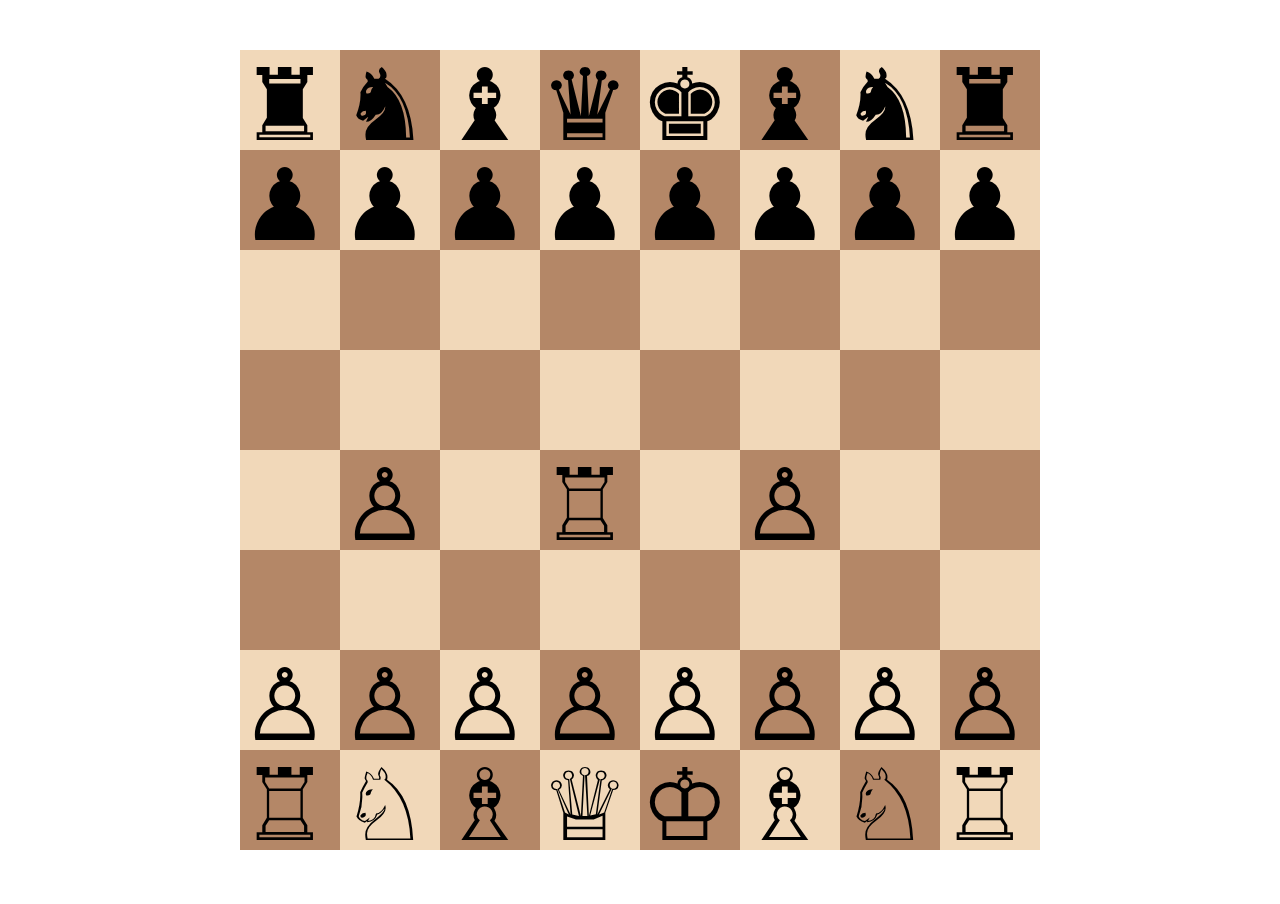
==== chess/index.html @ 91428ed5 "Added chess. Just getting started." ====
<!DOCTYPE html>
<html>
    <head>
        <meta charset="utf-8">
        <meta name ="viewport" content="width=device-width, initial-scale=1.0">
        <title>Chess</title>
<style>
body {
    margin: 0;
    overflow: hidden;
}
</style>
    </head>

    <body>
        <canvas id="myCanvas"></canvas>

        <script>
"use strict";

const canvas = document.getElementById('myCanvas');
const ctx = canvas.getContext('2d');

const fixed_dt = 8; // 125 Hz
const MAX_FRAMETIME = 250;

let sq;
const nr = 8;
const nc = 8;

const white_color       = "#f1d8b9";
const black_color       = "#b48767";
const b_selected_color  = "#bf7945";
const w_selected_color  = "#e9b17e";
const b_move_color      = "#646f40";
const w_move_color      = "#829769";
const previous_color    = "#aaa23a";
const attacked_color    = "#aeb07e";

const EMPTY     =  0;
const W_KING    =  1;
const W_QUEEN   =  2;
const W_ROOK    =  3;
const W_BISHOP  =  4;
const W_KNIGHT  =  5;
const W_PAWN    =  6;
const B_KING    =  7;
const B_QUEEN   =  8;
const B_ROOK    =  9;
const B_BISHOP  = 10;
const B_KNIGHT  = 11;
const B_PAWN    = 12;

const piece_strs = [];

(function() {
    piece_strs[W_KING  ]  = "\u2654";
    piece_strs[W_QUEEN ]  = "\u2655";
    piece_strs[W_ROOK  ]  = "\u2656";
    piece_strs[W_BISHOP]  = "\u2657";
    piece_strs[W_KNIGHT]  = "\u2658";
    piece_strs[W_PAWN  ]  = "\u2659";
    piece_strs[B_KING  ]  = "\u265a";
    piece_strs[B_QUEEN ]  = "\u265b";
    piece_strs[B_ROOK  ]  = "\u265c";
    piece_strs[B_BISHOP]  = "\u265d";
    piece_strs[B_KNIGHT]  = "\u265e";
    piece_strs[B_PAWN  ]  = "\u265f";
})();

let width;
let height;
let pressed;
let accumulator;
let frameCount;
let prevTime;

let cs = {};
let ss = {};

function saveState() {
    ss = JSON.parse(JSON.stringify(cs));
}

function restoreState() {
    cs = JSON.parse(JSON.stringify(ss));
}

function reset() {
    resize();
    pressed = {};
    accumulator = 0;
    frameCount = 0;
    prevTime = 0;

    cs =  {
        board: [
            [   B_ROOK,     B_KNIGHT,   B_BISHOP,   B_QUEEN,    B_KING,     B_BISHOP,   B_KNIGHT,   B_ROOK],
            [   B_PAWN,     B_PAWN,     B_PAWN,     B_PAWN,     B_PAWN,     B_PAWN,     B_PAWN,     B_PAWN],
            [   EMPTY,      EMPTY,      EMPTY,      EMPTY,      EMPTY,      EMPTY,      EMPTY,      EMPTY ],
            [   EMPTY,      EMPTY,      EMPTY,      EMPTY,      EMPTY,      EMPTY,      EMPTY,      EMPTY ],
            [   EMPTY,      W_PAWN,     EMPTY,      W_ROOK,     EMPTY,      W_PAWN,     EMPTY,      EMPTY ],
            [   EMPTY,      EMPTY,      EMPTY,      EMPTY,      EMPTY,      EMPTY,      EMPTY,      EMPTY ],
            [   W_PAWN,     W_PAWN,     W_PAWN,     W_PAWN,     W_PAWN,     W_PAWN,     W_PAWN,     W_PAWN],
            [   W_ROOK,     W_KNIGHT,   W_BISHOP,   W_QUEEN,    W_KING,     W_BISHOP,   W_KNIGHT,   W_ROOK],
        ],
        whites_turn: true,
        white_on_bottom: true,
        selected_piece: null,
    };
    saveState();
}

reset();

function px(x, f=0.0) { return Math.round(x) + f; }

function worldToScreen(coord) {
    return {
        x: width/2 + coord.x*sq - nc*sq/2,
        y: height/2 + coord.y*sq - nr*sq/2,
        w: coord.w * sq,
        h: coord.h * sq,
    };
}

function worldToScreenCircle(circle) {
    return {
        x: width/2 + circle.x*sq - nc*sq/2 + sq/2,
        y: height/2 + circle.y*sq - nr*sq/2 + sq/2,
        r: circle.r * sq,
    };
}

function drawRect(rect)
{
    const sr = worldToScreen(rect);
    ctx.fillRect(px(sr.x), px(sr.y), sr.w, sr.h);
}

function drawCircle(circle)
{
    const sc = worldToScreenCircle(circle);
    ctx.beginPath();
    ctx.arc(sc.x, sc.y, sc.r, 0, 2 * Math.PI);
    ctx.fill();
}

// TODO: this is wrong
//function rowColToRankFile(row_col) {
//    if (cs.white_on_bottom) {
//        return {rank: row_col.row, file: row_col.col};
//    } else {
//        return {rank: nr - row_col.row + 1, file: nc - row_col.col - 1};
//    }
//}

// TODO: use rank and file?
function getPiece(r, c) {
    if (r < 0 || r >= nr || c < 0 || c >= nc)
        return null;
    return cs.white_on_bottom ? cs.board[r][c] : cs.board[nr-r-1][nc-c-1];
}

function is_white(piece) {
    return (piece < B_KING);
}

// TODO: create list of valid moves as a function
//       of selected piece and current game state
function get_valid_moves()
{
    const rv = [];

    if (cs.selected_piece.piece == W_PAWN) {
        rv.push({r: cs.selected_piece.r - 2, c: cs.selected_piece.c});
        rv.push({r: cs.selected_piece.r - 1, c: cs.selected_piece.c});
    } else if (cs.selected_piece.piece == B_PAWN) {
        rv.push({r: cs.selected_piece.r + 2, c: cs.selected_piece.c});
        rv.push({r: cs.selected_piece.r + 1, c: cs.selected_piece.c});
    } else if (cs.selected_piece.piece == W_ROOK) {
        for (let r = cs.selected_piece.r-1; r >= 0; r--) {
            if (cs.board[r][cs.selected_piece.c] != EMPTY)
                break;
            rv.push({r: r, c: cs.selected_piece.c});
        }
        for (let r = cs.selected_piece.r+1; r < nr; r++) {
            if (cs.board[r][cs.selected_piece.c] != EMPTY)
                break;
            rv.push({r: r, c: cs.selected_piece.c});
        }
        for (let c = cs.selected_piece.c-1; c >= 0; c--) {
            if (cs.board[cs.selected_piece.r][c] != EMPTY)
                break;
            rv.push({r: cs.selected_piece.r, c: c});
        }
        for (let c = cs.selected_piece.c+1; c < nc; c++) {
            if (cs.board[cs.selected_piece.r][c] != EMPTY)
                break;
            rv.push({r: cs.selected_piece.r, c: c});
        }
    }
    return rv;
}

function draw() {
    ctx.clearRect(0, 0, width, height);

    for (let r = 0; r < nr; r++) {
        for (let c = 0; c < nc; c++) {
            const on_white = (r+c) % 2 == 0;
            ctx.fillStyle = on_white ? white_color : black_color;
            if (cs.selected_piece && (r == cs.selected_piece.r && c == cs.selected_piece.c)) {
                ctx.fillStyle = on_white ? w_selected_color : b_selected_color;
            }
            drawRect({x: c, y: r, w: 1, h: 1});
        }
    }

    ctx.font = `${100*sq/100}px Courier New`;
    ctx.fillStyle = "black";
    for (let r = 0; r < nr; r++) {
        for (let c = 0; c < nc; c++) {
            const piece = getPiece(r, c);
            if (piece != EMPTY) {
                ctx.fillText(piece_strs[piece], width/2 + (c-4)*sq, height/2 + (r-3.1)*sq);
            }
        }
    }

    if (cs.selected_piece) {
        const on_white = (cs.selected_piece.r+cs.selected_piece.c) % 2 == 0;
        ctx.fillStyle = on_white ? w_move_color : b_move_color;
        const valid_moves = get_valid_moves();
        for (const move of valid_moves) {
            drawCircle({x: move.c, y: move.r, r: 0.15});
        }
    }
}

function handleInput(t, dt) {
}

function update(t, dt) {
    // update game state here
}

function loop(t) {
    let frameTime = t - prevTime;
    prevTime = t;

    frameCount++;

    if (frameTime > MAX_FRAMETIME) {
        console.log(`frameTime > MAX_FRAMETIME : ${frameTime}`);
        frameTime = MAX_FRAMETIME;
    }

    accumulator += frameTime;

    while (accumulator >= fixed_dt) {
        handleInput(t, fixed_dt);
        update(t, fixed_dt);
        accumulator -= fixed_dt;
    }

    draw();
    window.requestAnimationFrame(loop);
}

loop(0);

function blur(e) {
}

function focus(e) {
}

function resize(e) {
    width = canvas.width = window.innerWidth;
    height = canvas.height = window.innerHeight;
    const sqh = Math.round(height/(nr+1));
    const sqw = Math.round(width/(nc+1));
    sq = Math.min(sqh, sqw);
}

function keydown(e) {
    if (e.key === 'Escape') {
    } else if (e.key === 'f') {
        cs.white_on_bottom = !cs.white_on_bottom;
        if (cs.selected_piece) {
            cs.selected_piece.r = nr - cs.selected_piece.r - 1;
            cs.selected_piece.c = nc - cs.selected_piece.c - 1;
        }
    } else if (e.key === 's') {
        saveState();
    } else if (e.key === 'd') {
        restoreState();
    } else if (e.key === 'r') {
        reset();
    } else {
        pressed[e.key] = true;
    }
}

function keyup(e) {
    if (e.key === 'Escape') {
    } else if (e.key === 'r') {
    } else {
        pressed[e.key] = false;
    }
}

function mousedown(e) {
    const x = e.clientX - width/2 + sq*4;
    const y = e.clientY - height/2 + sq*4;
    const c = Math.floor(x/sq);
    const r = Math.floor(y/sq);
    const piece = getPiece(r, c);

    if (cs.selected_piece) {

        const valid_moves = get_valid_moves();

        for (const move of valid_moves) {
            if (move.r == r && move.c == c) {
                cs.board[r][c] = cs.selected_piece.piece;
                cs.board[cs.selected_piece.r][cs.selected_piece.c] = EMPTY;
                cs.selected_piece = null;
                return;
            }
        }
        if (r == cs.selected_piece.r && c == cs.selected_piece.c) {
            cs.selected_piece = null;
            return;
        }
    }

    if (piece && piece != EMPTY) {
        cs.selected_piece = {r: r, c: c, piece: piece};
    } else {
        cs.selected_piece = null;
    }
}

function mouseup(e) {
}

window.addEventListener('blur', blur);
window.addEventListener('focus', focus);
window.addEventListener('keydown', keydown);
window.addEventListener('keyup', keyup);
window.addEventListener('mousedown', mousedown);
window.addEventListener('mouseup', mouseup);
window.addEventListener('resize', resize);

        </script>
    </body>

</html>
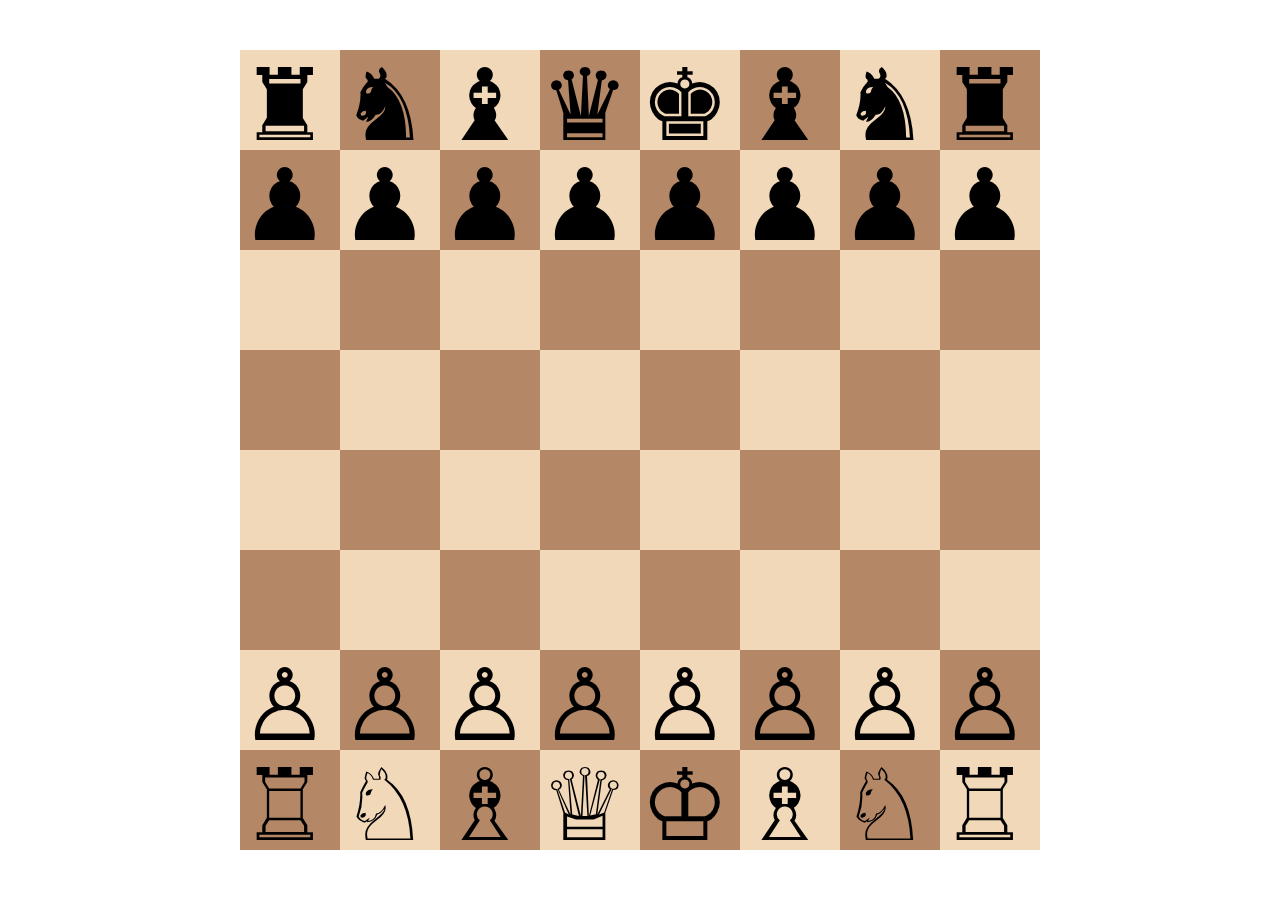
==== commit 8fe60f66: "Added rules for all pieces. Board made into an object. Added dialog for promotion. Need to handle ch" ====
--- a/chess/index.html
+++ b/chess/index.html
@@ -9,15 +9,30 @@
     margin: 0;
     overflow: hidden;
 }
+#promotionDlg {
+    position: absolute;
+    top: 40%;
+}
 </style>
     </head>
 
     <body>
+
+<dialog id="promotionDlg">
+    <p>Choose a piece</p>
+    <button class="promotionBtn" id="rook_btn">Rook</button>
+    <button class="promotionBtn" id="bishop_btn">Bishop</button>
+    <button class="promotionBtn" id="knight_btn">Knight</button>
+    <button class="promotionBtn" id="queen_btn">Queen</button>
+</dialog>
         <canvas id="myCanvas"></canvas>
 
         <script>
 "use strict";
 
+let promotionPiece = {};
+
+const promotionDlg = document.getElementById('promotionDlg');
 const canvas = document.getElementById('myCanvas');
 const ctx = canvas.getContext('2d');
 
@@ -36,6 +51,9 @@
 const w_move_color      = "#829769";
 const previous_color    = "#aaa23a";
 const attacked_color    = "#aeb07e";
+
+const WHITE     =  0;
+const BLACK     =  1;
 
 const EMPTY     =  0;
 const W_KING    =  1;
@@ -70,7 +88,6 @@
 
 let width;
 let height;
-let pressed;
 let accumulator;
 let frameCount;
 let prevTime;
@@ -78,6 +95,8 @@
 let cs = {};
 let ss = {};
 
+// TODO: JSON serialization maybe doesn't work as needed for custom objects
+
 function saveState() {
     ss = JSON.parse(JSON.stringify(cs));
 }
@@ -86,24 +105,75 @@
     cs = JSON.parse(JSON.stringify(ss));
 }
 
+function Board() {
+
+    this.board = [
+        [   B_ROOK,     B_KNIGHT,   B_BISHOP,   B_QUEEN,    B_KING,     B_BISHOP,   B_KNIGHT,   B_ROOK],
+        [   B_PAWN,     B_PAWN,     B_PAWN,     B_PAWN,     B_PAWN,     B_PAWN,     B_PAWN,     B_PAWN],
+        [   EMPTY,      EMPTY,      EMPTY,      EMPTY,      EMPTY,      EMPTY,      EMPTY,      EMPTY ],
+        [   EMPTY,      EMPTY,      EMPTY,      EMPTY,      EMPTY,      EMPTY,      EMPTY,      EMPTY ],
+        [   EMPTY,      EMPTY,      EMPTY,      EMPTY,      EMPTY,      EMPTY,      EMPTY,      EMPTY ],
+        [   EMPTY,      EMPTY,      EMPTY,      EMPTY,      EMPTY,      EMPTY,      EMPTY,      EMPTY ],
+        [   W_PAWN,     W_PAWN,     W_PAWN,     W_PAWN,     W_PAWN,     W_PAWN,     W_PAWN,     W_PAWN],
+        [   W_ROOK,     W_KNIGHT,   W_BISHOP,   W_QUEEN,    W_KING,     W_BISHOP,   W_KNIGHT,   W_ROOK],
+    ];
+
+    this.getRC = function(r, c) {
+        if (r < 0 || r >= nr || c < 0 || c >= nc) return undefined;
+        return cs.white_on_bottom ? this.board[r][c] : this.board[nr-r-1][nc-c-1];
+    }
+
+    this.setRC = function(r, c, piece) {
+        if (r < 0 || r >= nr || c < 0 || c >= nc) return;
+        if (cs.white_on_bottom) this.board[r][c] = piece;
+        else                    this.board[nr-r-1][nc-c-1] = piece;
+    }
+
+    this.getRF = function(r, f) {
+        if (r < 1 || r > 8 || !f.match(/[a-h]/i)) return undefined;
+        const rc = Board.rankFileToRowCol(r, f);
+        return this.board[rc.r][rc.c];
+    }
+
+    this.setRF = function(r, f, piece) {
+        if (r < 1 || r > 8 || !f.match(/[a-h]/i)) return;
+        const rc = Board.rankFileToRowCol(r, f);
+        this.board[rc.r][rc.c] = piece;
+    }
+
+    return this;
+}
+
+Board.rowToRank = function(r) { return cs.white_on_bottom ? nr - r : r + 1; }
+Board.colToFile = function(c) { return cs.white_on_bottom ? String.fromCharCode(c + "a".charCodeAt(0)) : String.fromCharCode("h".charCodeAt(0) - c); }
+Board.rankToRow = function(rank) { return cs.white_on_bottom ? nr - rank : rank - 1; }
+Board.fileToCol = function(file) { return cs.white_on_bottom ? file.toLowerCase().charCodeAt(0) - "a".charCodeAt(0) : "h".charCodeAt(0) - file.toLowerCase().charCodeAt(0); }
+
+Board.rowColToRankFile = function(r, c) {
+    return {rank: Board.rowToRank(r), file: Board.colToFile(c)};
+}
+
+Board.rankFileToRowCol = function(rank, file) {
+    return {r: Board.rankToRow(rank), c: Board.fileToCol(file)};
+}
+
+document.querySelectorAll('.promotionBtn').forEach(btn => btn.onclick = () => {
+    promotionDlg.removeAttribute('open');
+    const white = is_white(promotionPiece.piece);
+    if      (btn.id == 'rook_btn')      cs.board.setRF(promotionPiece.rank, promotionPiece.file, white ? W_ROOK : B_ROOK);
+    else if (btn.id == 'bishop_btn')    cs.board.setRF(promotionPiece.rank, promotionPiece.file, white ? W_BISHOP : B_BISHOP);
+    else if (btn.id == 'knight_btn')    cs.board.setRF(promotionPiece.rank, promotionPiece.file, white ? W_KNIGHT : B_KNIGHT);
+    else if (btn.id == 'queen_btn')     cs.board.setRF(promotionPiece.rank, promotionPiece.file, white ? W_QUEEN : B_QUEEN);
+});
+
 function reset() {
     resize();
-    pressed = {};
     accumulator = 0;
     frameCount = 0;
     prevTime = 0;
 
     cs =  {
-        board: [
-            [   B_ROOK,     B_KNIGHT,   B_BISHOP,   B_QUEEN,    B_KING,     B_BISHOP,   B_KNIGHT,   B_ROOK],
-            [   B_PAWN,     B_PAWN,     B_PAWN,     B_PAWN,     B_PAWN,     B_PAWN,     B_PAWN,     B_PAWN],
-            [   EMPTY,      EMPTY,      EMPTY,      EMPTY,      EMPTY,      EMPTY,      EMPTY,      EMPTY ],
-            [   EMPTY,      EMPTY,      EMPTY,      EMPTY,      EMPTY,      EMPTY,      EMPTY,      EMPTY ],
-            [   EMPTY,      W_PAWN,     EMPTY,      W_ROOK,     EMPTY,      W_PAWN,     EMPTY,      EMPTY ],
-            [   EMPTY,      EMPTY,      EMPTY,      EMPTY,      EMPTY,      EMPTY,      EMPTY,      EMPTY ],
-            [   W_PAWN,     W_PAWN,     W_PAWN,     W_PAWN,     W_PAWN,     W_PAWN,     W_PAWN,     W_PAWN],
-            [   W_ROOK,     W_KNIGHT,   W_BISHOP,   W_QUEEN,    W_KING,     W_BISHOP,   W_KNIGHT,   W_ROOK],
-        ],
+        board: new Board(),
         whites_turn: true,
         white_on_bottom: true,
         selected_piece: null,
@@ -146,66 +216,134 @@
     ctx.fill();
 }
 
-// TODO: this is wrong
-//function rowColToRankFile(row_col) {
-//    if (cs.white_on_bottom) {
-//        return {rank: row_col.row, file: row_col.col};
-//    } else {
-//        return {rank: nr - row_col.row + 1, file: nc - row_col.col - 1};
-//    }
-//}
-
-// TODO: use rank and file?
-function getPiece(r, c) {
-    if (r < 0 || r >= nr || c < 0 || c >= nc)
-        return null;
-    return cs.white_on_bottom ? cs.board[r][c] : cs.board[nr-r-1][nc-c-1];
-}
-
-function is_white(piece) {
-    return (piece < B_KING);
-}
-
-// TODO: create list of valid moves as a function
-//       of selected piece and current game state
+function isOnBoard(r, c) { return r >= 0 && r < nr && c >= 0 && c < nc; }
+
+function is_white(piece) { return (piece != EMPTY) && (piece < B_KING); }
+function is_black(piece) { return (piece != EMPTY) && (piece >= B_KING); }
+function get_color(piece) { return is_white(piece) ? WHITE : BLACK; }
+function same_color(a, b) { return (is_white(a) && is_white(b)) || (is_black(a) && is_black(b)); }
+function diff_color(a, b) { return (is_white(a) && is_black(b)) || (is_black(a) && is_white(b)); }
+
+function nextFile(f) {
+    f = f.toLowerCase();
+    if      (f == 'a') return 'b';
+    else if (f == 'b') return 'c';
+    else if (f == 'c') return 'd';
+    else if (f == 'd') return 'e';
+    else if (f == 'e') return 'f';
+    else if (f == 'f') return 'g';
+    else if (f == 'g') return 'h';
+    else if (f == 'h') return '';
+}
+
+function prevFile(f) {
+    f = f.toLowerCase();
+    if      (f == 'a') return '';
+    else if (f == 'b') return 'a';
+    else if (f == 'c') return 'b';
+    else if (f == 'd') return 'c';
+    else if (f == 'e') return 'd';
+    else if (f == 'f') return 'e';
+    else if (f == 'g') return 'f';
+    else if (f == 'h') return 'g';
+}
+
 function get_valid_moves()
 {
+    const sp = cs.selected_piece;
+
+    function addMove(r, c) {
+        if (!isOnBoard(r, c)) return false;
+        const piece = cs.board.getRC(r, c);
+        if (same_color(piece, cs.selected_piece.piece)) return true;
+        rv.push({rank: Board.rowToRank(r), file: Board.colToFile(c)});
+        if (diff_color(piece, cs.selected_piece.piece)) return true;
+        return false;
+    }
+
     const rv = [];
 
-    if (cs.selected_piece.piece == W_PAWN) {
-        rv.push({r: cs.selected_piece.r - 2, c: cs.selected_piece.c});
-        rv.push({r: cs.selected_piece.r - 1, c: cs.selected_piece.c});
-    } else if (cs.selected_piece.piece == B_PAWN) {
-        rv.push({r: cs.selected_piece.r + 2, c: cs.selected_piece.c});
-        rv.push({r: cs.selected_piece.r + 1, c: cs.selected_piece.c});
-    } else if (cs.selected_piece.piece == W_ROOK) {
-        for (let r = cs.selected_piece.r-1; r >= 0; r--) {
-            if (cs.board[r][cs.selected_piece.c] != EMPTY)
-                break;
-            rv.push({r: r, c: cs.selected_piece.c});
-        }
-        for (let r = cs.selected_piece.r+1; r < nr; r++) {
-            if (cs.board[r][cs.selected_piece.c] != EMPTY)
-                break;
-            rv.push({r: r, c: cs.selected_piece.c});
-        }
-        for (let c = cs.selected_piece.c-1; c >= 0; c--) {
-            if (cs.board[cs.selected_piece.r][c] != EMPTY)
-                break;
-            rv.push({r: cs.selected_piece.r, c: c});
-        }
-        for (let c = cs.selected_piece.c+1; c < nc; c++) {
-            if (cs.board[cs.selected_piece.r][c] != EMPTY)
-                break;
-            rv.push({r: cs.selected_piece.r, c: c});
-        }
+    // TODO:
+    // - check
+    // - castling
+    // - en passant
+
+    if (sp.piece == W_PAWN || sp.piece == B_PAWN) {
+        const white = is_white(sp.piece)
+        const dir = white ? 1 : -1;
+        const starting_rank = white ? 2 : 7;
+        if (cs.board.getRF(sp.rank + dir, sp.file) == EMPTY) {
+            rv.push({rank: sp.rank + dir, file: sp.file});
+            if (sp.rank == starting_rank) {
+                if (cs.board.getRF(sp.rank + 2*dir, sp.file) == EMPTY)
+                    rv.push({rank: sp.rank + 2*dir, file: sp.file});
+            }
+        }
+        let piece;
+        piece = EMPTY;
+        if (sp.file != 'h')
+            piece = cs.board.getRF(sp.rank + dir, nextFile(sp.file))
+        if (piece != EMPTY && diff_color(sp.piece, piece))
+            rv.push({rank: sp.rank + dir, file: nextFile(sp.file)});
+        piece = EMPTY;
+        if (sp.file != 'a')
+            piece = cs.board.getRF(sp.rank + dir, prevFile(sp.file))
+        if (piece != EMPTY && diff_color(sp.piece, piece))
+            rv.push({rank: sp.rank + dir, file: prevFile(sp.file)});
+    } else if (sp.piece == W_ROOK || sp.piece == B_ROOK) {
+        let r, c;
+        c = sp.c;
+        for (r = sp.r-1; r >= 0; r--) { if (addMove(r, c)) break; }
+        for (r = sp.r+1; r < nr; r++) { if (addMove(r, c)) break; }
+        r = sp.r;
+        for (c = sp.c-1; c >= 0; c--) { if (addMove(r, c)) break; }
+        for (c = sp.c+1; c < nc; c++) { if (addMove(r, c)) break; }
+    } else if (sp.piece == W_BISHOP || sp.piece == B_BISHOP) {
+        let r, c;
+        for (r = sp.r-1, c = sp.c-1; r >= 0 && c >= 0; r--, c--) { if (addMove(r, c)) break; }
+        for (r = sp.r-1, c = sp.c+1; r >= 0 && c < nc; r--, c++) { if (addMove(r, c)) break; }
+        for (r = sp.r+1, c = sp.c-1; r < nr && c >= 0; r++, c--) { if (addMove(r, c)) break; }
+        for (r = sp.r+1, c = sp.c+1; r < nr && c < nc; r++, c++) { if (addMove(r, c)) break; }
+    } else if (sp.piece == W_QUEEN || sp.piece == B_QUEEN) {
+        let r, c;
+        // vertical and horizontal
+        c = sp.c;
+        for (r = sp.r-1; r >= 0; r--) { if (addMove(r, c)) break; }
+        for (r = sp.r+1; r < nr; r++) { if (addMove(r, c)) break; }
+        r = sp.r;
+        for (c = sp.c-1; c >= 0; c--) { if (addMove(r, c)) break; }
+        for (c = sp.c+1; c < nc; c++) { if (addMove(r, c)) break; }
+        // diagonal
+        for (r = sp.r-1, c = sp.c-1; r >= 0 && c >= 0; r--, c--) { if (addMove(r, c)) break; }
+        for (r = sp.r-1, c = sp.c+1; r >= 0 && c < nc; r--, c++) { if (addMove(r, c)) break; }
+        for (r = sp.r+1, c = sp.c-1; r < nr && c >= 0; r++, c--) { if (addMove(r, c)) break; }
+        for (r = sp.r+1, c = sp.c+1; r < nr && c < nc; r++, c++) { if (addMove(r, c)) break; }
+    } else if (sp.piece == W_KNIGHT || sp.piece == B_KNIGHT) {
+        addMove(sp.r-2, sp.c-1);
+        addMove(sp.r-2, sp.c+1);
+        addMove(sp.r-1, sp.c+2);
+        addMove(sp.r+1, sp.c+2);
+        addMove(sp.r+2, sp.c+1);
+        addMove(sp.r+2, sp.c-1);
+        addMove(sp.r+1, sp.c-2);
+        addMove(sp.r-1, sp.c-2);
+    } else if (sp.piece == W_KING || sp.piece == B_KING) {
+        addMove(sp.r-1, sp.c-1);
+        addMove(sp.r-1, sp.c  );
+        addMove(sp.r-1, sp.c+1);
+        addMove(sp.r  , sp.c-1);
+        addMove(sp.r  , sp.c+1);
+        addMove(sp.r+1, sp.c-1);
+        addMove(sp.r+1, sp.c  );
+        addMove(sp.r+1, sp.c+1);
     }
     return rv;
 }
 
-function draw() {
+function draw(t) {
     ctx.clearRect(0, 0, width, height);
 
+    // draw the board
     for (let r = 0; r < nr; r++) {
         for (let c = 0; c < nc; c++) {
             const on_white = (r+c) % 2 == 0;
@@ -217,58 +355,33 @@
         }
     }
 
+    // draw the pieces
     ctx.font = `${100*sq/100}px Courier New`;
     ctx.fillStyle = "black";
     for (let r = 0; r < nr; r++) {
         for (let c = 0; c < nc; c++) {
-            const piece = getPiece(r, c);
+            const piece = cs.board.getRC(r, c);
             if (piece != EMPTY) {
                 ctx.fillText(piece_strs[piece], width/2 + (c-4)*sq, height/2 + (r-3.1)*sq);
             }
         }
     }
 
+    // if a piece is selected, show the valid moves
     if (cs.selected_piece) {
         const on_white = (cs.selected_piece.r+cs.selected_piece.c) % 2 == 0;
         ctx.fillStyle = on_white ? w_move_color : b_move_color;
         const valid_moves = get_valid_moves();
+        // TODO: draw attacked pieces differently
         for (const move of valid_moves) {
-            drawCircle({x: move.c, y: move.r, r: 0.15});
-        }
-    }
-}
-
-function handleInput(t, dt) {
-}
-
-function update(t, dt) {
-    // update game state here
-}
-
-function loop(t) {
-    let frameTime = t - prevTime;
-    prevTime = t;
-
-    frameCount++;
-
-    if (frameTime > MAX_FRAMETIME) {
-        console.log(`frameTime > MAX_FRAMETIME : ${frameTime}`);
-        frameTime = MAX_FRAMETIME;
-    }
-
-    accumulator += frameTime;
-
-    while (accumulator >= fixed_dt) {
-        handleInput(t, fixed_dt);
-        update(t, fixed_dt);
-        accumulator -= fixed_dt;
-    }
-
-    draw();
-    window.requestAnimationFrame(loop);
-}
-
-loop(0);
+            drawCircle({x: Board.fileToCol(move.file), y: Board.rankToRow(move.rank), r: 0.15});
+        }
+    }
+
+    window.requestAnimationFrame(draw);
+}
+
+draw(0);
 
 function blur(e) {
 }
@@ -286,6 +399,7 @@
 
 function keydown(e) {
     if (e.key === 'Escape') {
+        cs.selected_piece = null;
     } else if (e.key === 'f') {
         cs.white_on_bottom = !cs.white_on_bottom;
         if (cs.selected_piece) {
@@ -299,45 +413,61 @@
     } else if (e.key === 'r') {
         reset();
     } else {
-        pressed[e.key] = true;
     }
 }
 
 function keyup(e) {
-    if (e.key === 'Escape') {
-    } else if (e.key === 'r') {
-    } else {
-        pressed[e.key] = false;
-    }
 }
 
 function mousedown(e) {
+
+    if (document.getElementById('promotionDlg').attributes.open)
+        return;
+
     const x = e.clientX - width/2 + sq*4;
     const y = e.clientY - height/2 + sq*4;
     const c = Math.floor(x/sq);
     const r = Math.floor(y/sq);
-    const piece = getPiece(r, c);
+    const on_board = isOnBoard(r, c);
+    const rank = on_board ? Board.rowToRank(r) : null;
+    const file = on_board ? Board.colToFile(c) : null;
+    const clicked_piece = on_board ? cs.board.getRC(r, c) : null;
 
     if (cs.selected_piece) {
 
-        const valid_moves = get_valid_moves();
-
-        for (const move of valid_moves) {
-            if (move.r == r && move.c == c) {
-                cs.board[r][c] = cs.selected_piece.piece;
-                cs.board[cs.selected_piece.r][cs.selected_piece.c] = EMPTY;
-                cs.selected_piece = null;
-                return;
-            }
-        }
+        // clicking on the same piece deselects the piece
         if (r == cs.selected_piece.r && c == cs.selected_piece.c) {
             cs.selected_piece = null;
             return;
         }
-    }
-
-    if (piece && piece != EMPTY) {
-        cs.selected_piece = {r: r, c: c, piece: piece};
+
+        const valid_moves = get_valid_moves();
+
+        // check to see if any of the valid moves was chosen
+        for (const move of valid_moves) {
+            if (move.rank == rank && move.file == file) {
+                // move the piece
+                if ((cs.selected_piece.piece == W_PAWN && move.rank == 8) ||
+                    (cs.selected_piece.piece == B_PAWN && move.rank == 1)) {
+                    promotionDlg.setAttribute('open', '');
+                    promotionPiece.piece = cs.selected_piece.piece;
+                    promotionPiece.rank = rank;
+                    promotionPiece.file = file;
+                }
+                // TODO: keep track of whether King and/or rooks have moved for castling
+                cs.board.setRF(rank, file, cs.selected_piece.piece);
+                cs.board.setRF(cs.selected_piece.rank, cs.selected_piece.file, EMPTY);
+                cs.selected_piece = null;
+                cs.whites_turn = !cs.whites_turn;
+                return;
+            }
+        }
+    }
+
+    // a (different) piece was selected, else an empty square was clicked on
+    if (clicked_piece && ((is_white(clicked_piece) && cs.whites_turn) || (!is_white(clicked_piece) && !cs.whites_turn))) {
+        const rf = Board.rowColToRankFile(r, c);
+        cs.selected_piece = {r: r, c: c, rank: rf.rank, file: rf.file, piece: clicked_piece, color: get_color(clicked_piece)};
     } else {
         cs.selected_piece = null;
     }
